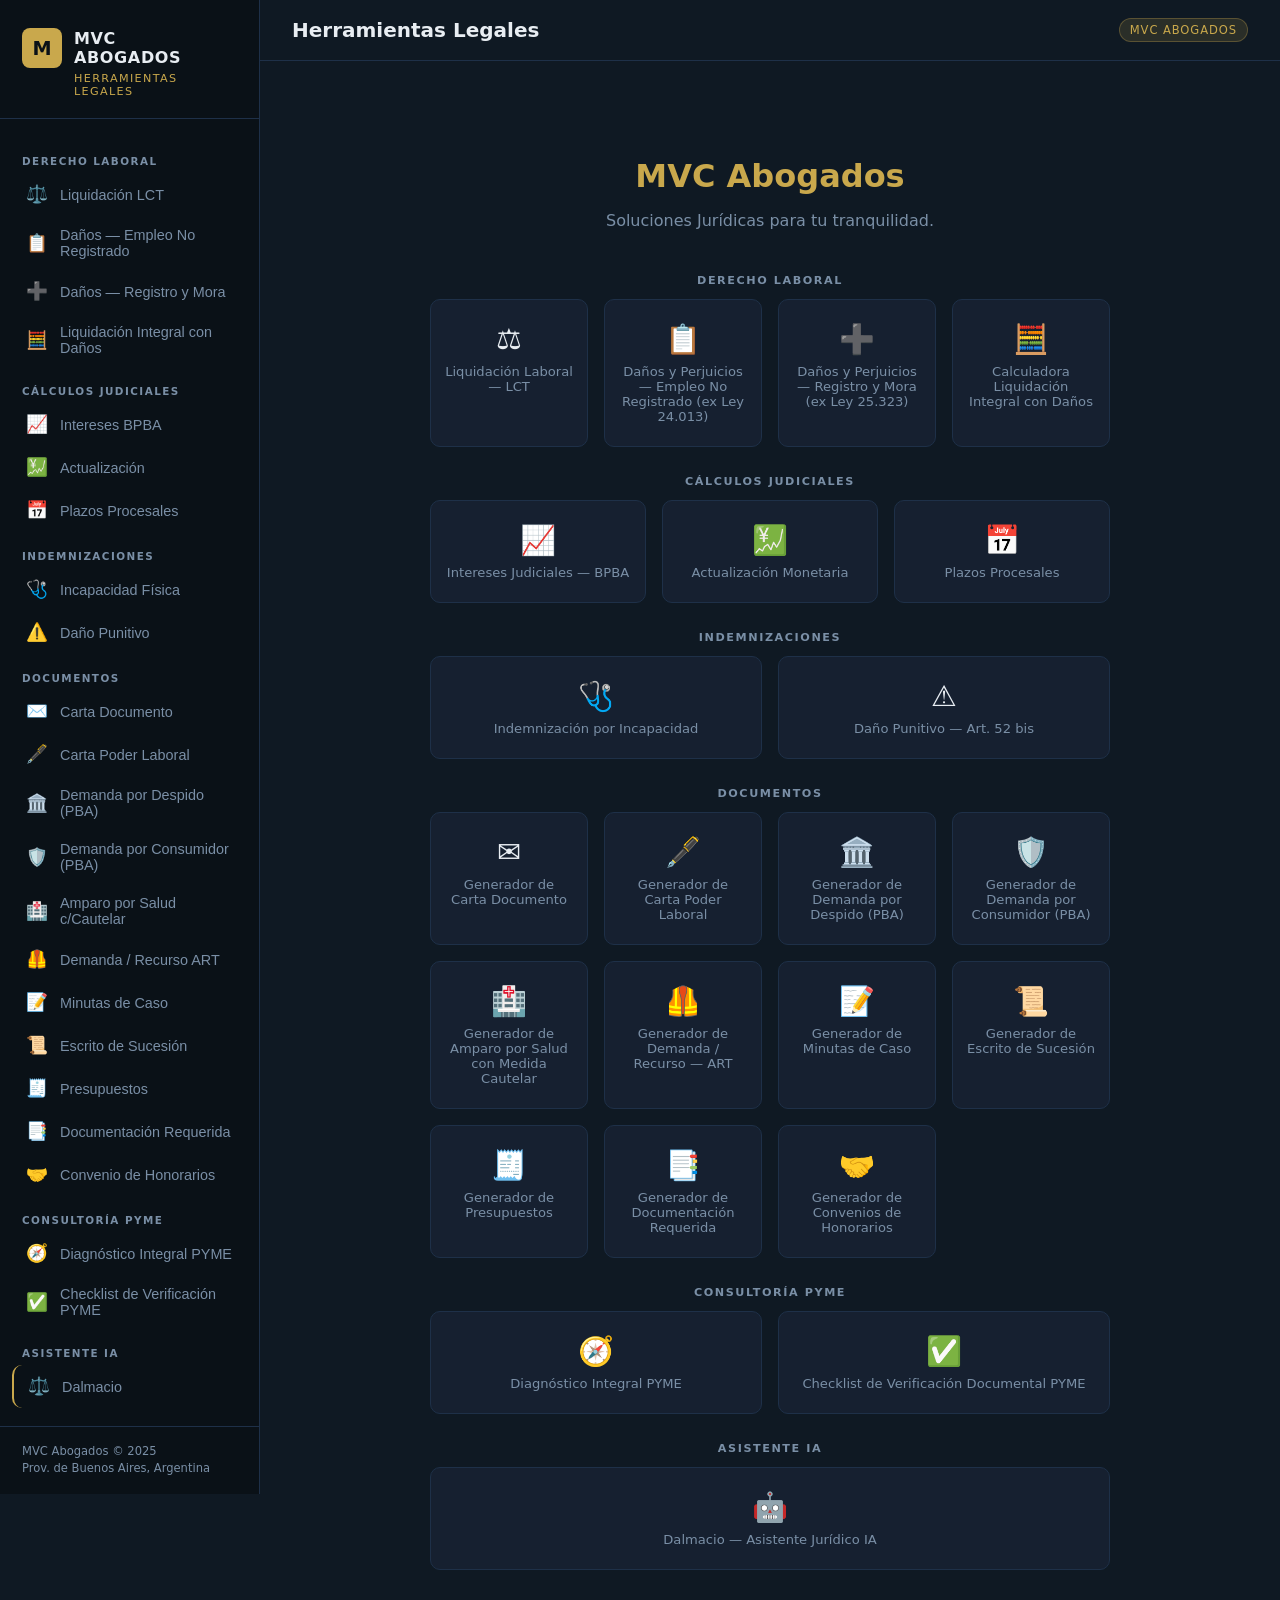
==== index.html @ 7cc062e3 "feat: nuevo Checklist de Verificacion Documental PYME - Nueva herramienta "Checklist de Verificacion" ====
<!DOCTYPE html>
<html lang="es">
<head>
  <meta charset="UTF-8">
  <meta name="viewport" content="width=device-width, initial-scale=1.0">
  <title>MVC Abogados — Soluciones Jurídicas para tu tranquilidad</title>
  <link rel="stylesheet" href="style.css">
</head>
<body>

<button id="menu-toggle" aria-label="Abrir menú">☰</button>

<aside id="sidebar" role="navigation" aria-label="Navegación principal">
  <div class="sidebar-brand">
    <a class="brand-logo" href="#" data-tool="home">
      <div class="brand-icon">M</div>
      <span class="brand-name">MVC<br>ABOGADOS</span>
    </a>
    <div class="brand-sub">Herramientas Legales</div>
  </div>

  <nav class="sidebar-nav">
    <div class="nav-label">Derecho Laboral</div>
    <button class="nav-item" data-tool="liquidacion">
      <span class="nav-icon">⚖️</span> Liquidación LCT
    </button>
    <button class="nav-item" data-tool="ley24013">
      <span class="nav-icon">📋</span> Daños — Empleo No Registrado
    </button>
    <button class="nav-item" data-tool="ley25323">
      <span class="nav-icon">➕</span> Daños — Registro y Mora
    </button>
    <button class="nav-item" data-tool="liquidacion-integral">
      <span class="nav-icon">🧮</span> Liquidación Integral con Daños
    </button>

    <div class="nav-label">Cálculos Judiciales</div>
    <button class="nav-item" data-tool="intereses">
      <span class="nav-icon">📈</span> Intereses BPBA
    </button>
    <button class="nav-item" data-tool="actualizacion">
      <span class="nav-icon">💹</span> Actualización
    </button>
    <button class="nav-item" data-tool="plazos">
      <span class="nav-icon">📅</span> Plazos Procesales
    </button>

    <div class="nav-label">Indemnizaciones</div>
    <button class="nav-item" data-tool="incapacidad">
      <span class="nav-icon">🩺</span> Incapacidad Física
    </button>
    <button class="nav-item" data-tool="danio-punitivo">
      <span class="nav-icon">⚠️</span> Daño Punitivo
    </button>

    <div class="nav-label">Documentos</div>
    <button class="nav-item" data-tool="carta-documento">
      <span class="nav-icon">✉️</span> Carta Documento
    </button>
    <button class="nav-item" data-tool="carta-poder-laboral">
      <span class="nav-icon">🖋️</span> Carta Poder Laboral
    </button>
    <button class="nav-item" data-tool="demanda-despido">
      <span class="nav-icon">🏛️</span> Demanda por Despido (PBA)
    </button>
    <button class="nav-item" data-tool="demanda-consumidor">
      <span class="nav-icon">🛡️</span> Demanda por Consumidor (PBA)
    </button>
    <button class="nav-item" data-tool="amparo-salud">
      <span class="nav-icon">🏥</span> Amparo por Salud c/Cautelar
    </button>
    <button class="nav-item" data-tool="demanda-art">
      <span class="nav-icon">🦺</span> Demanda / Recurso ART
    </button>
    <button class="nav-item" data-tool="minutas">
      <span class="nav-icon">📝</span> Minutas de Caso
    </button>
    <button class="nav-item" data-tool="escrito-sucesion">
      <span class="nav-icon">📜</span> Escrito de Sucesión
    </button>
    <button class="nav-item" data-tool="presupuestos">
      <span class="nav-icon">🧾</span> Presupuestos
    </button>
    <button class="nav-item" data-tool="documentacion">
      <span class="nav-icon">📑</span> Documentación Requerida
    </button>
    <button class="nav-item" data-tool="convenio-honorarios">
      <span class="nav-icon">🤝</span> Convenio de Honorarios
    </button>

    <div class="nav-label">Consultoría PYME</div>
    <button class="nav-item" data-tool="diagnostico-pyme">
      <span class="nav-icon">🧭</span> Diagnóstico Integral PYME
    </button>
    <button class="nav-item" data-tool="checklist-pyme">
      <span class="nav-icon">✅</span> Checklist de Verificación PYME
    </button>

    <div class="nav-label">Asistente IA</div>
    <button class="nav-item" data-tool="dalmacio" style="border-left:2px solid #c9a84c;">
      <span class="nav-icon">⚖️</span> Dalmacio
    </button>
  </nav>

  <div class="sidebar-footer">
    MVC Abogados &copy; 2025<br>
    Prov. de Buenos Aires, Argentina
  </div>
</aside>

<div id="main">
  <header class="topbar">
    <div class="topbar-title" id="topbar-title">Herramientas Legales</div>
    <div class="topbar-badge">MVC Abogados</div>
  </header>
  <div id="tool-container"></div>
</div>

<script type="module">
  const TOOLS = {
    liquidacion:      { label: 'Liquidación Laboral — LCT',          load: () => import('./tools/liquidacion.js').then(m => m.initLiquidacion) },
    ley24013:         { label: 'Daños y Perjuicios — Empleo No Registrado (ex Ley 24.013)', load: () => import('./tools/ley24013.js').then(m => m.initLey24013) },
    ley25323:         { label: 'Daños y Perjuicios — Registro y Mora (ex Ley 25.323)',       load: () => import('./tools/ley25323.js').then(m => m.initLey25323) },
    'liquidacion-integral': { label: 'Calculadora Liquidación Integral con Daños', load: () => import('./tools/liquidacion-integral.js').then(m => m.initLiquidacionIntegral) },
    intereses:        { label: 'Intereses Judiciales — BPBA',        load: () => import('./tools/intereses.js').then(m => m.initIntereses) },
    actualizacion:    { label: 'Actualización Monetaria',            load: () => import('./tools/actualizacion.js').then(m => m.initActualizacion) },
    plazos:           { label: 'Plazos Procesales',                  load: () => import('./tools/plazos.js').then(m => m.initPlazos) },
    incapacidad:      { label: 'Indemnización por Incapacidad',       load: () => import('./tools/incapacidad.js').then(m => m.initIncapacidad) },
    'danio-punitivo': { label: 'Daño Punitivo — Art. 52 bis',        load: () => import('./tools/danio-punitivo.js').then(m => m.initDanioPunitivo) },
    'carta-documento':{ label: 'Generador de Carta Documento',       load: () => import('./tools/carta-documento.js').then(m => m.initCartaDocumento) },
    'carta-poder-laboral': { label: 'Generador de Carta Poder Laboral', load: () => import('./tools/carta-poder-laboral.js').then(m => m.initCartaPoderLaboral) },
    'demanda-despido': { label: 'Generador de Demanda por Despido (PBA)', load: () => import('./tools/demanda-despido.js').then(m => m.initDemandaDespido) },
    'demanda-consumidor': { label: 'Generador de Demanda por Consumidor (PBA)', load: () => import('./tools/demanda-consumidor.js').then(m => m.initDemandaConsumidor) },
    'amparo-salud':   { label: 'Generador de Amparo por Salud con Medida Cautelar', load: () => import('./tools/amparo-salud.js').then(m => m.initAmparoSalud) },
    'demanda-art':    { label: 'Generador de Demanda / Recurso — ART', load: () => import('./tools/demanda-art.js').then(m => m.initDemandaArt) },
    minutas:          { label: 'Generador de Minutas de Caso',        load: () => import('./tools/minutas.js').then(m => m.initMinutas) },
    'escrito-sucesion': { label: 'Generador de Escrito de Sucesión',  load: () => import('./tools/escrito-sucesion.js').then(m => m.initEscritoSucesion) },
    presupuestos:     { label: 'Generador de Presupuestos',          load: () => import('./tools/presupuestos.js').then(m => m.initPresupuestos) },
    documentacion:    { label: 'Generador de Documentación Requerida', load: () => import('./tools/documentacion.js').then(m => m.initDocumentacion) },
    'convenio-honorarios': { label: 'Generador de Convenios de Honorarios', load: () => import('./tools/convenio-honorarios.js').then(m => m.initConvenioHonorarios) },
    'diagnostico-pyme': { label: 'Diagnóstico Integral PYME',          load: () => import('./tools/diagnostico-pyme.js').then(m => m.initDiagnosticoPyme) },
    'checklist-pyme': { label: 'Checklist de Verificación Documental PYME', load: () => import('./tools/checklist-pyme.js').then(m => m.initChecklistPyme) },
    dalmacio:         { label: 'Dalmacio — Asistente Jurídico IA',   load: () => import('./tools/dalmacio.js').then(m => m.initDalmacio) },
  };

  const ICONS = {
    liquidacion:'⚖️', ley24013:'📋', ley25323:'➕', 'liquidacion-integral':'🧮',
    intereses:'📈', actualizacion:'💹', plazos:'📅',
    incapacidad:'🩺', 'danio-punitivo':'⚠️', 'carta-documento':'✉️',
    'carta-poder-laboral':'🖋️', 'demanda-despido':'🏛️', 'demanda-consumidor':'🛡️',
    'amparo-salud':'🏥', 'demanda-art':'🦺', minutas:'📝',
    'escrito-sucesion':'📜',
    presupuestos:'🧾', documentacion:'📑',
    'convenio-honorarios':'🤝',
    'diagnostico-pyme':'🧭',
    'checklist-pyme':'✅',
    dalmacio:'🤖'
  };

  const CATS = {
    'Derecho Laboral':    ['liquidacion','ley24013','ley25323','liquidacion-integral'],
    'Cálculos Judiciales':['intereses','actualizacion','plazos'],
    'Indemnizaciones':    ['incapacidad','danio-punitivo'],
    'Documentos':         ['carta-documento','carta-poder-laboral','demanda-despido','demanda-consumidor','amparo-salud','demanda-art','minutas','escrito-sucesion','presupuestos','documentacion','convenio-honorarios'],
    'Consultoría PYME':   ['diagnostico-pyme','checklist-pyme'],
    'Asistente IA':       ['dalmacio'],
  };

  let currentTool = null, cleanupFn = null;
  const container   = document.getElementById('tool-container');
  const topbarTitle = document.getElementById('topbar-title');
  const sidebar     = document.getElementById('sidebar');

  function showWelcome(updateHash = true) {
    if (typeof cleanupFn === 'function') { cleanupFn(); cleanupFn = null; }
    currentTool = null;

    const sections = Object.entries(CATS).map(([cat, keys]) => {
      const cards = keys.map(key => `
        <div class="welcome-card" data-tool="${key}">
          <div class="wc-icon">${ICONS[key]}</div>
          <div class="wc-name">${TOOLS[key].label}</div>
        </div>`).join('');
      return `
        <div style="margin-bottom:28px;">
          <div style="font-size:0.7rem;font-weight:700;letter-spacing:0.14em;text-transform:uppercase;color:var(--color-muted);margin-bottom:12px;">${cat}</div>
          <div class="welcome-grid">${cards}</div>
        </div>`;
    }).join('');

    container.innerHTML = `
      <div class="welcome-screen">
        <h1>MVC Abogados</h1>
        <p>Soluciones Jurídicas para tu tranquilidad.</p>
        ${sections}
      </div>`;

    container.querySelectorAll('.welcome-card').forEach(c =>
      c.addEventListener('click', () => loadTool(c.dataset.tool)));

    topbarTitle.textContent = 'Herramientas Legales';
    setActive(null);

    if (updateHash && location.hash) history.replaceState(null, '', location.pathname + location.search);
  }

  async function loadTool(key, updateHash = true) {
    if (!TOOLS[key]) { showWelcome(); return; }
    if (key === currentTool) return;
    if (typeof cleanupFn === 'function') { cleanupFn(); cleanupFn = null; }
    currentTool = key;
    setActive(key);
    topbarTitle.textContent = TOOLS[key].label;

    if (updateHash && location.hash.slice(1) !== key) location.hash = key;

    container.innerHTML = '<div style="padding:40px;text-align:center;color:var(--color-muted);">Cargando...</div>';

    try {
      const fn = await TOOLS[key].load();
      container.innerHTML = '';
      container.style.animation = 'none';
      void container.offsetHeight;
      container.style.animation = '';
      const r = fn(container);
      if (typeof r === 'function') cleanupFn = r;
    } catch(err) {
      container.innerHTML = `<div class="tool-card"><h2>⚠ Error al cargar</h2>
        <p style="color:var(--color-muted);margin-top:8px;">${err.message}</p></div>`;
    }

    sidebar.classList.remove('open');
  }

  // Enlaces directos: permite abrir una herramienta puntual vía URL
  // (ej. https://herramientas.mvcabogados.com.ar/#carta-documento)
  function applyHash() {
    const key = decodeURIComponent(location.hash.slice(1));
    if (key && key !== 'home' && TOOLS[key]) {
      loadTool(key, false);
    } else {
      showWelcome(false);
    }
  }
  window.addEventListener('hashchange', applyHash);

  function setActive(key) {
    document.querySelectorAll('.nav-item[data-tool]').forEach(b =>
      b.classList.toggle('active', b.dataset.tool === key));
  }

  document.querySelectorAll('[data-tool]').forEach(el =>
    el.addEventListener('click', () => {
      const t = el.dataset.tool;
      t === 'home' ? showWelcome() : loadTool(t);
    }));

  document.getElementById('menu-toggle').addEventListener('click', () =>
    sidebar.classList.toggle('open'));

  document.getElementById('main').addEventListener('click', () => {
    if (window.innerWidth <= 768) sidebar.classList.remove('open');
  });

  applyHash();
</script>
</body>
</html>
---- style.css ----
/* ============================================================
   MVC ABOGADOS — Dashboard Herramientas
   style.css
   ============================================================ */

/* ── Variables ─────────────────────────────────────────────── */
:root {
  --sidebar-w: 260px;
  --color-bg: #0f1923;
  --color-sidebar: #0a1117;
  --color-card: #162030;
  --color-border: #1e3048;
  --color-accent: #c9a84c;
  --color-accent-hover: #e2c06a;
  --color-text: #e8edf2;
  --color-muted: #7a8fa6;
  --color-input-bg: #0f1923;
  --color-input-border: #253c55;
  --color-success: #2ecc71;
  --color-danger: #e74c3c;
  --radius: 10px;
  --shadow: 0 4px 24px rgba(0, 0, 0, 0.45);
  --transition: 0.22s ease;
}

/* ── Reset & Base ────────────────────────────────────────────── */
*, *::before, *::after { box-sizing: border-box; margin: 0; padding: 0; }

html { font-size: 16px; scroll-behavior: smooth; }

body {
  font-family: 'Segoe UI', system-ui, sans-serif;
  background: var(--color-bg);
  color: var(--color-text);
  display: flex;
  min-height: 100vh;
  overflow-x: hidden;
}

/* ── Sidebar ─────────────────────────────────────────────────── */
#sidebar {
  width: var(--sidebar-w);
  min-height: 100vh;
  background: var(--color-sidebar);
  border-right: 1px solid var(--color-border);
  display: flex;
  flex-direction: column;
  position: fixed;
  top: 0; left: 0;
  z-index: 100;
  transition: transform var(--transition);
}

.sidebar-brand {
  padding: 28px 22px 20px;
  border-bottom: 1px solid var(--color-border);
}

.brand-logo {
  display: flex;
  align-items: center;
  gap: 12px;
  text-decoration: none;
  margin-bottom: 4px;
}

.brand-icon {
  width: 40px; height: 40px;
  background: var(--color-accent);
  border-radius: 8px;
  display: grid;
  place-items: center;
  font-size: 1.2rem;
  color: #0a1117;
  font-weight: 900;
  flex-shrink: 0;
}

.brand-name {
  font-size: 1rem;
  font-weight: 700;
  color: var(--color-text);
  letter-spacing: 0.04em;
  line-height: 1.2;
}

.brand-sub {
  font-size: 0.7rem;
  color: var(--color-accent);
  letter-spacing: 0.12em;
  text-transform: uppercase;
  padding-left: 52px;
}

/* nav */
.sidebar-nav {
  flex: 1;
  padding: 18px 12px;
  overflow-y: auto;
}

.nav-label {
  font-size: 0.65rem;
  font-weight: 700;
  letter-spacing: 0.14em;
  text-transform: uppercase;
  color: var(--color-muted);
  padding: 8px 10px 6px;
  margin-top: 10px;
}

.nav-item {
  display: flex;
  align-items: center;
  gap: 12px;
  padding: 11px 14px;
  border-radius: var(--radius);
  cursor: pointer;
  color: var(--color-muted);
  font-size: 0.9rem;
  font-weight: 500;
  transition: background var(--transition), color var(--transition);
  user-select: none;
  border: none;
  background: none;
  width: 100%;
  text-align: left;
}

.nav-item:hover {
  background: rgba(201, 168, 76, 0.08);
  color: var(--color-text);
}

.nav-item.active {
  background: rgba(201, 168, 76, 0.14);
  color: var(--color-accent);
  font-weight: 600;
}

.nav-item .nav-icon {
  font-size: 1.1rem;
  width: 22px;
  text-align: center;
  flex-shrink: 0;
}

/* footer sidebar */
.sidebar-footer {
  padding: 16px 22px;
  border-top: 1px solid var(--color-border);
  font-size: 0.72rem;
  color: var(--color-muted);
  line-height: 1.5;
}

/* ── Toggle button (mobile) ──────────────────────────────────── */
#menu-toggle {
  display: none;
  position: fixed;
  top: 14px; left: 14px;
  z-index: 200;
  background: var(--color-accent);
  color: #0a1117;
  border: none;
  border-radius: 8px;
  width: 42px; height: 42px;
  font-size: 1.2rem;
  cursor: pointer;
}

/* ── Main content ────────────────────────────────────────────── */
#main {
  margin-left: var(--sidebar-w);
  flex: 1;
  display: flex;
  flex-direction: column;
  min-height: 100vh;
}

.topbar {
  display: flex;
  align-items: center;
  justify-content: space-between;
  padding: 18px 32px;
  border-bottom: 1px solid var(--color-border);
  background: var(--color-bg);
  position: sticky;
  top: 0;
  z-index: 50;
}

.topbar-title {
  font-size: 1.25rem;
  font-weight: 700;
  color: var(--color-text);
}

.topbar-badge {
  font-size: 0.72rem;
  background: rgba(201, 168, 76, 0.15);
  color: var(--color-accent);
  border: 1px solid rgba(201, 168, 76, 0.3);
  padding: 4px 10px;
  border-radius: 20px;
  letter-spacing: 0.08em;
  text-transform: uppercase;
}

/* ── Tool container ──────────────────────────────────────────── */
#tool-container {
  flex: 1;
  padding: 36px 32px;
  max-width: 860px;
  width: 100%;
  margin: 0 auto;
  animation: fadeIn 0.3s ease;
}

@keyframes fadeIn {
  from { opacity: 0; transform: translateY(10px); }
  to   { opacity: 1; transform: translateY(0); }
}

/* ── Welcome screen ──────────────────────────────────────────── */
.welcome-screen {
  text-align: center;
  padding: 60px 20px;
}

.welcome-screen h1 {
  font-size: 2rem;
  font-weight: 800;
  color: var(--color-accent);
  margin-bottom: 12px;
}

.welcome-screen p {
  color: var(--color-muted);
  font-size: 1rem;
  max-width: 460px;
  margin: 0 auto 40px;
  line-height: 1.7;
}

.welcome-grid {
  display: grid;
  grid-template-columns: repeat(auto-fit, minmax(150px, 1fr));
  gap: 16px;
  max-width: 680px;
  margin: 0 auto;
}

.welcome-card {
  background: var(--color-card);
  border: 1px solid var(--color-border);
  border-radius: var(--radius);
  padding: 22px 14px;
  cursor: pointer;
  transition: border-color var(--transition), transform var(--transition);
  text-align: center;
}

.welcome-card:hover {
  border-color: var(--color-accent);
  transform: translateY(-3px);
}

.welcome-card .wc-icon { font-size: 1.8rem; margin-bottom: 8px; }
.welcome-card .wc-name { font-size: 0.82rem; color: var(--color-muted); }

/* ── Shared card / section ───────────────────────────────────── */
.tool-card {
  background: var(--color-card);
  border: 1px solid var(--color-border);
  border-radius: var(--radius);
  padding: 28px;
  margin-bottom: 20px;
  box-shadow: var(--shadow);
}

.tool-card h2 {
  font-size: 1.1rem;
  font-weight: 700;
  margin-bottom: 20px;
  color: var(--color-accent);
  display: flex;
  align-items: center;
  gap: 8px;
}

/* ── Form Controls ───────────────────────────────────────────── */
.form-row {
  display: flex;
  gap: 10px;
  flex-wrap: wrap;
  margin-bottom: 14px;
}

label {
  display: block;
  font-size: 0.8rem;
  color: var(--color-muted);
  margin-bottom: 5px;
  font-weight: 500;
}

input[type="text"],
input[type="number"],
select,
textarea {
  width: 100%;
  padding: 10px 14px;
  background: var(--color-input-bg);
  border: 1px solid var(--color-input-border);
  border-radius: 8px;
  color: var(--color-text);
  font-size: 0.9rem;
  outline: none;
  transition: border-color var(--transition);
  font-family: inherit;
}

input[type="text"]:focus,
input[type="number"]:focus,
select:focus,
textarea:focus {
  border-color: var(--color-accent);
}

input[type="number"]::-webkit-inner-spin-button { opacity: 0.4; }

input.error { border-color: var(--color-danger) !important; }

.field-group { flex: 1; min-width: 120px; }

/* range */
input[type="range"] {
  width: 100%;
  accent-color: var(--color-accent);
  cursor: pointer;
}

/* checkbox row */
.check-row {
  display: flex;
  align-items: center;
  gap: 8px;
  margin-bottom: 10px;
}

.check-row input[type="checkbox"] {
  width: 16px; height: 16px;
  accent-color: var(--color-accent);
  cursor: pointer;
}

.check-row label { margin: 0; color: var(--color-text); font-size: 0.88rem; cursor: pointer; }

/* ── Buttons ─────────────────────────────────────────────────── */
.btn {
  padding: 10px 22px;
  border: none;
  border-radius: 8px;
  font-size: 0.88rem;
  font-weight: 600;
  cursor: pointer;
  transition: background var(--transition), transform 0.1s;
  font-family: inherit;
}

.btn:active { transform: scale(0.97); }

.btn-primary {
  background: var(--color-accent);
  color: #0a1117;
}

.btn-primary:hover { background: var(--color-accent-hover); }

.btn-ghost {
  background: transparent;
  border: 1px solid var(--color-input-border);
  color: var(--color-muted);
}

.btn-ghost:hover {
  border-color: var(--color-accent);
  color: var(--color-accent);
}

.btn-danger {
  background: rgba(231, 76, 60, 0.15);
  color: var(--color-danger);
  border: 1px solid rgba(231, 76, 60, 0.3);
}

.btn-danger:hover { background: rgba(231, 76, 60, 0.28); }

.btn-success {
  background: rgba(46, 204, 113, 0.15);
  color: var(--color-success);
  border: 1px solid rgba(46, 204, 113, 0.3);
}

.btn-success:hover { background: rgba(46, 204, 113, 0.28); }

.btn-row {
  display: flex;
  gap: 10px;
  flex-wrap: wrap;
  margin-top: 14px;
}

/* ── Display / result box ────────────────────────────────────── */
.display-box {
  background: var(--color-bg);
  border: 1px solid var(--color-input-border);
  border-radius: 8px;
  padding: 14px 18px;
  font-size: 1rem;
  color: var(--color-text);
  word-break: normal;
  overflow-wrap: break-word;
  hyphens: auto;
  min-height: 48px;
}

.display-box.large {
  font-size: 1.9rem;
  font-weight: 700;
  text-align: right;
  letter-spacing: 0.02em;
}

/* ── Calculator grid ─────────────────────────────────────────── */
.calc-display-wrap { margin-bottom: 16px; }

.calc-expr {
  font-size: 0.82rem;
  color: var(--color-muted);
  text-align: right;
  min-height: 20px;
  margin-bottom: 4px;
  font-family: monospace;
}

.calc-grid {
  display: grid;
  grid-template-columns: repeat(4, 1fr);
  gap: 8px;
}

.calc-btn {
  padding: 16px;
  border: none;
  border-radius: 8px;
  font-size: 1rem;
  font-weight: 600;
  cursor: pointer;
  background: var(--color-bg);
  color: var(--color-text);
  border: 1px solid var(--color-input-border);
  transition: background var(--transition), color var(--transition);
  font-family: inherit;
}

.calc-btn:hover { background: var(--color-input-border); }
.calc-btn:active { transform: scale(0.95); }

.calc-btn.op {
  background: rgba(201, 168, 76, 0.1);
  color: var(--color-accent);
  border-color: rgba(201, 168, 76, 0.2);
}

.calc-btn.op:hover { background: rgba(201, 168, 76, 0.22); }

.calc-btn.eq {
  background: var(--color-accent);
  color: #0a1117;
  border-color: var(--color-accent);
}

.calc-btn.eq:hover { background: var(--color-accent-hover); }

.calc-btn.clear {
  background: rgba(231, 76, 60, 0.12);
  color: var(--color-danger);
  border-color: rgba(231, 76, 60, 0.25);
}

.calc-btn.clear:hover { background: rgba(231, 76, 60, 0.25); }

.calc-btn.span2 { grid-column: span 2; }

/* ── Stopwatch display ───────────────────────────────────────── */
.stopwatch-display {
  text-align: center;
  font-size: 3.5rem;
  font-weight: 800;
  font-family: 'Courier New', monospace;
  color: var(--color-accent);
  letter-spacing: 0.05em;
  padding: 24px 0 18px;
}

.stopwatch-ms {
  font-size: 1.6rem;
  color: var(--color-muted);
}

/* ── Password output ─────────────────────────────────────────── */
.password-output {
  display: flex;
  gap: 10px;
  align-items: center;
}

.password-output .display-box {
  flex: 1;
  font-family: monospace;
  font-size: 1rem;
  letter-spacing: 0.08em;
}

.strength-bar-wrap {
  margin-top: 10px;
  display: flex;
  align-items: center;
  gap: 10px;
}

.strength-bar-bg {
  flex: 1;
  height: 6px;
  background: var(--color-input-border);
  border-radius: 3px;
  overflow: hidden;
}

.strength-bar {
  height: 100%;
  border-radius: 3px;
  transition: width 0.4s, background 0.4s;
}

.strength-label {
  font-size: 0.78rem;
  font-weight: 600;
  min-width: 60px;
  text-align: right;
}

/* ── Text utilities ──────────────────────────────────────────── */
textarea { resize: vertical; }

.stats-row {
  display: flex;
  gap: 12px;
  flex-wrap: wrap;
  margin-bottom: 14px;
}

.stat-chip {
  background: var(--color-bg);
  border: 1px solid var(--color-input-border);
  border-radius: 20px;
  padding: 5px 14px;
  font-size: 0.8rem;
  color: var(--color-muted);
}

.stat-chip span { color: var(--color-accent); font-weight: 700; }

/* ── Converter result ────────────────────────────────────────── */
.conv-result {
  font-size: 1.3rem;
  font-weight: 700;
  color: var(--color-success);
  padding: 14px 0 4px;
}

/* ── Scrollbar ───────────────────────────────────────────────── */
::-webkit-scrollbar { width: 6px; }
::-webkit-scrollbar-track { background: transparent; }
::-webkit-scrollbar-thumb { background: var(--color-border); border-radius: 3px; }
::-webkit-scrollbar-thumb:hover { background: var(--color-muted); }

/* ── Responsive ──────────────────────────────────────────────── */
@media (max-width: 768px) {
  #sidebar {
    transform: translateX(-100%);
  }

  #sidebar.open {
    transform: translateX(0);
  }

  #menu-toggle { display: grid; place-items: center; }

  #main { margin-left: 0; }

  .topbar { padding: 14px 18px 14px 66px; }

  #tool-container { padding: 24px 18px; }

  .calc-btn { padding: 14px; font-size: 0.9rem; }

  .stopwatch-display { font-size: 2.6rem; }
}

@media (max-width: 480px) {
  .welcome-grid { grid-template-columns: repeat(2, 1fr); }
  .topbar-badge { display: none; }
}
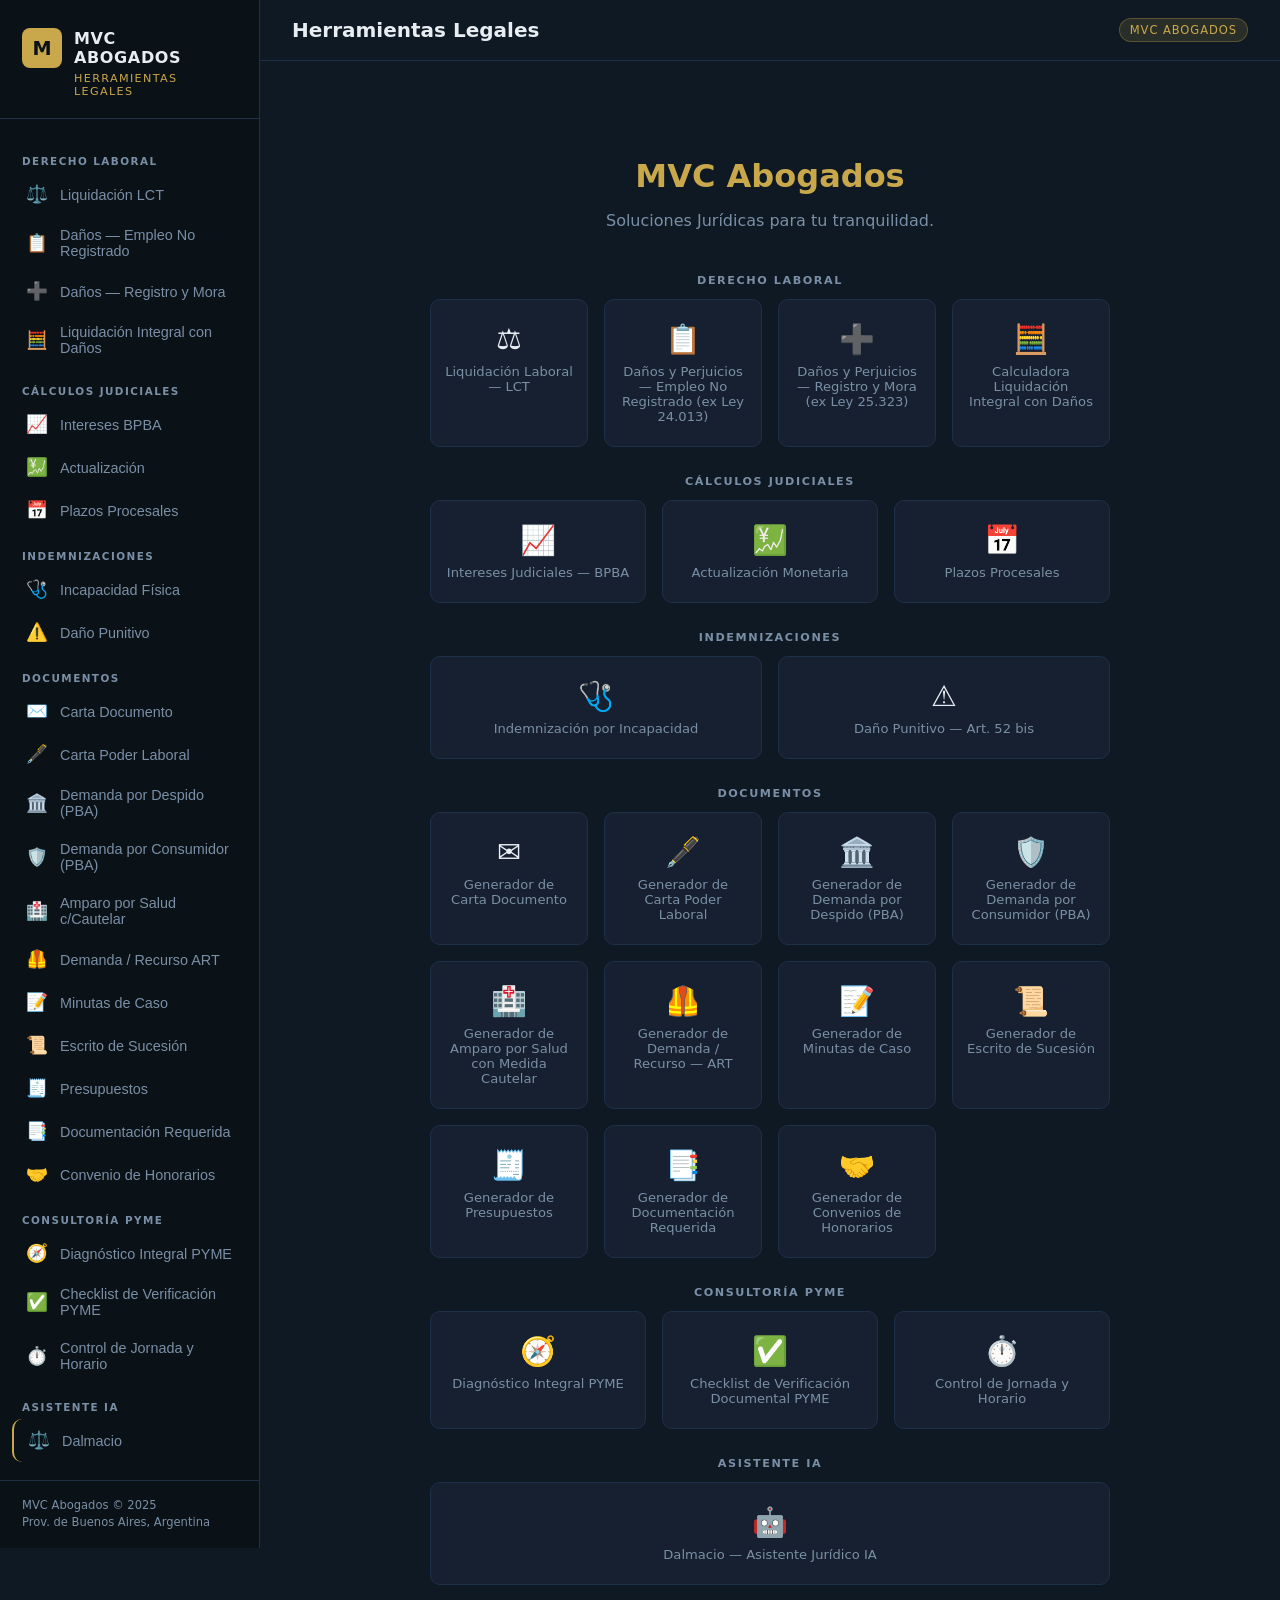
==== commit 7102243f: "feat: nuevo generador Control de Jornada y Horario (PYME) - Nueva herramienta "Control de Jornada y " ====
--- a/index.html
+++ b/index.html
@@ -94,6 +94,9 @@
     </button>
     <button class="nav-item" data-tool="checklist-pyme">
       <span class="nav-icon">✅</span> Checklist de Verificación PYME
+    </button>
+    <button class="nav-item" data-tool="control-jornada">
+      <span class="nav-icon">⏱️</span> Control de Jornada y Horario
     </button>
 
     <div class="nav-label">Asistente IA</div>
@@ -140,6 +143,7 @@
     'convenio-honorarios': { label: 'Generador de Convenios de Honorarios', load: () => import('./tools/convenio-honorarios.js').then(m => m.initConvenioHonorarios) },
     'diagnostico-pyme': { label: 'Diagnóstico Integral PYME',          load: () => import('./tools/diagnostico-pyme.js').then(m => m.initDiagnosticoPyme) },
     'checklist-pyme': { label: 'Checklist de Verificación Documental PYME', load: () => import('./tools/checklist-pyme.js').then(m => m.initChecklistPyme) },
+    'control-jornada': { label: 'Control de Jornada y Horario',          load: () => import('./tools/control-jornada.js').then(m => m.initControlJornada) },
     dalmacio:         { label: 'Dalmacio — Asistente Jurídico IA',   load: () => import('./tools/dalmacio.js').then(m => m.initDalmacio) },
   };
 
@@ -154,6 +158,7 @@
     'convenio-honorarios':'🤝',
     'diagnostico-pyme':'🧭',
     'checklist-pyme':'✅',
+    'control-jornada':'⏱️',
     dalmacio:'🤖'
   };
 
@@ -162,7 +167,7 @@
     'Cálculos Judiciales':['intereses','actualizacion','plazos'],
     'Indemnizaciones':    ['incapacidad','danio-punitivo'],
     'Documentos':         ['carta-documento','carta-poder-laboral','demanda-despido','demanda-consumidor','amparo-salud','demanda-art','minutas','escrito-sucesion','presupuestos','documentacion','convenio-honorarios'],
-    'Consultoría PYME':   ['diagnostico-pyme','checklist-pyme'],
+    'Consultoría PYME':   ['diagnostico-pyme','checklist-pyme','control-jornada'],
     'Asistente IA':       ['dalmacio'],
   };
 
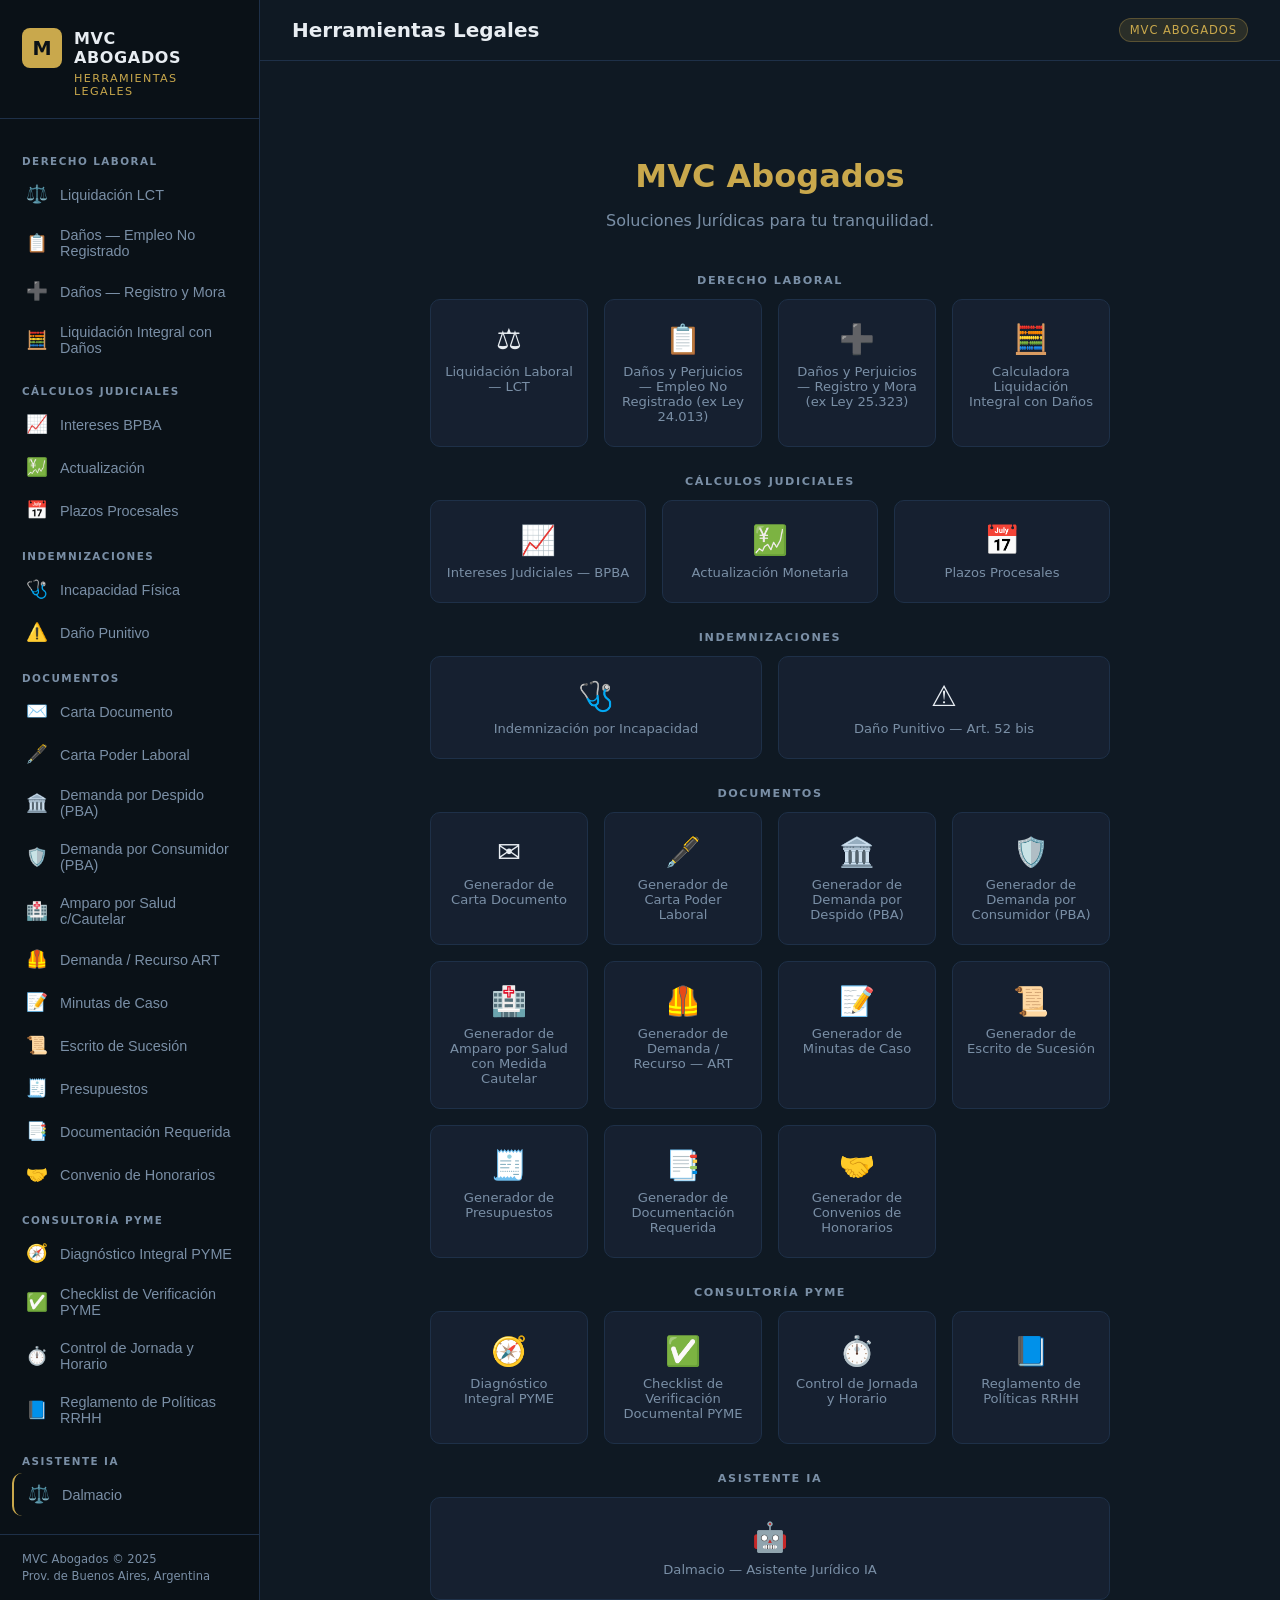
==== commit ad3969e4: "feat: nuevo generador Reglamento de Politicas RRHH (PYME) - Nueva herramienta "Reglamento de Politic" ====
--- a/index.html
+++ b/index.html
@@ -97,6 +97,9 @@
     </button>
     <button class="nav-item" data-tool="control-jornada">
       <span class="nav-icon">⏱️</span> Control de Jornada y Horario
+    </button>
+    <button class="nav-item" data-tool="politicas-rrhh">
+      <span class="nav-icon">📘</span> Reglamento de Políticas RRHH
     </button>
 
     <div class="nav-label">Asistente IA</div>
@@ -144,6 +147,7 @@
     'diagnostico-pyme': { label: 'Diagnóstico Integral PYME',          load: () => import('./tools/diagnostico-pyme.js').then(m => m.initDiagnosticoPyme) },
     'checklist-pyme': { label: 'Checklist de Verificación Documental PYME', load: () => import('./tools/checklist-pyme.js').then(m => m.initChecklistPyme) },
     'control-jornada': { label: 'Control de Jornada y Horario',          load: () => import('./tools/control-jornada.js').then(m => m.initControlJornada) },
+    'politicas-rrhh': { label: 'Reglamento de Políticas RRHH',          load: () => import('./tools/politicas-rrhh.js').then(m => m.initPoliticasRrhh) },
     dalmacio:         { label: 'Dalmacio — Asistente Jurídico IA',   load: () => import('./tools/dalmacio.js').then(m => m.initDalmacio) },
   };
 
@@ -159,6 +163,7 @@
     'diagnostico-pyme':'🧭',
     'checklist-pyme':'✅',
     'control-jornada':'⏱️',
+    'politicas-rrhh':'📘',
     dalmacio:'🤖'
   };
 
@@ -167,7 +172,7 @@
     'Cálculos Judiciales':['intereses','actualizacion','plazos'],
     'Indemnizaciones':    ['incapacidad','danio-punitivo'],
     'Documentos':         ['carta-documento','carta-poder-laboral','demanda-despido','demanda-consumidor','amparo-salud','demanda-art','minutas','escrito-sucesion','presupuestos','documentacion','convenio-honorarios'],
-    'Consultoría PYME':   ['diagnostico-pyme','checklist-pyme','control-jornada'],
+    'Consultoría PYME':   ['diagnostico-pyme','checklist-pyme','control-jornada','politicas-rrhh'],
     'Asistente IA':       ['dalmacio'],
   };
 
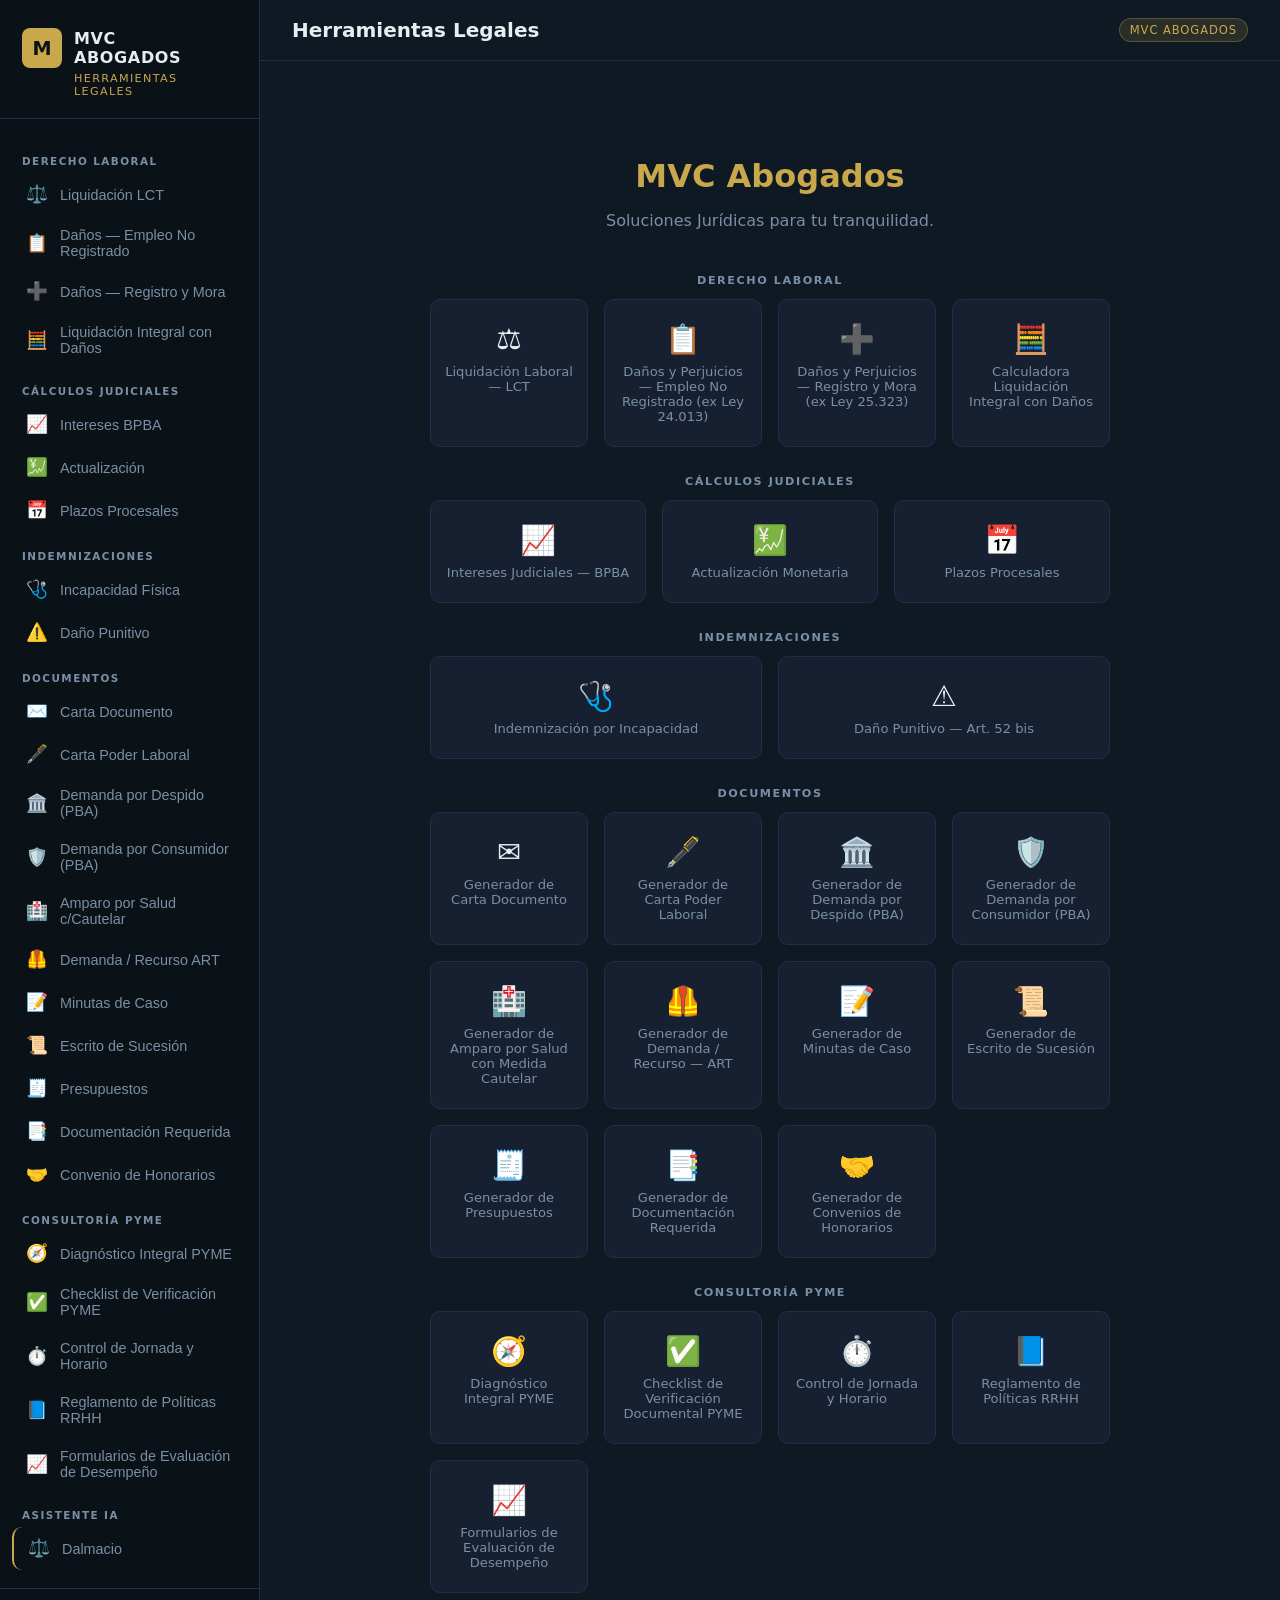
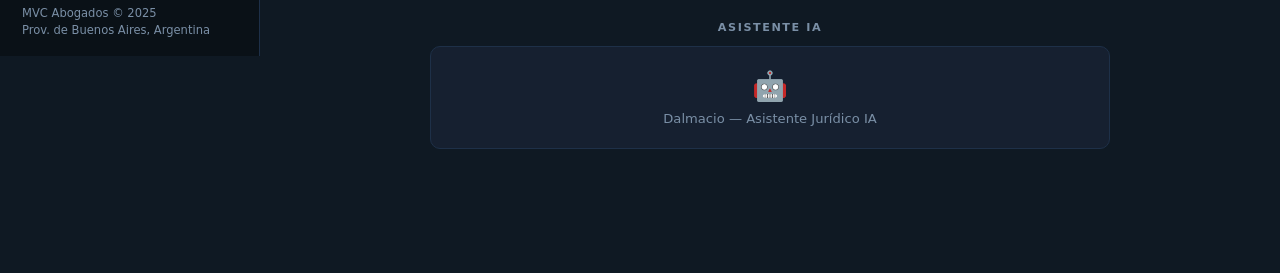
==== commit ddd7614c: "feat(formularios-evaluacion): nuevo generador de fichas de evaluacion de desempeno Agrega "Formulari" ====
--- a/index.html
+++ b/index.html
@@ -100,6 +100,9 @@
     </button>
     <button class="nav-item" data-tool="politicas-rrhh">
       <span class="nav-icon">📘</span> Reglamento de Políticas RRHH
+    </button>
+    <button class="nav-item" data-tool="formularios-evaluacion">
+      <span class="nav-icon">📈</span> Formularios de Evaluación de Desempeño
     </button>
 
     <div class="nav-label">Asistente IA</div>
@@ -148,6 +151,7 @@
     'checklist-pyme': { label: 'Checklist de Verificación Documental PYME', load: () => import('./tools/checklist-pyme.js').then(m => m.initChecklistPyme) },
     'control-jornada': { label: 'Control de Jornada y Horario',          load: () => import('./tools/control-jornada.js').then(m => m.initControlJornada) },
     'politicas-rrhh': { label: 'Reglamento de Políticas RRHH',          load: () => import('./tools/politicas-rrhh.js').then(m => m.initPoliticasRrhh) },
+    'formularios-evaluacion': { label: 'Formularios de Evaluación de Desempeño', load: () => import('./tools/formularios-evaluacion.js').then(m => m.initFormulariosEvaluacion) },
     dalmacio:         { label: 'Dalmacio — Asistente Jurídico IA',   load: () => import('./tools/dalmacio.js').then(m => m.initDalmacio) },
   };
 
@@ -164,6 +168,7 @@
     'checklist-pyme':'✅',
     'control-jornada':'⏱️',
     'politicas-rrhh':'📘',
+    'formularios-evaluacion':'📈',
     dalmacio:'🤖'
   };
 
@@ -172,7 +177,7 @@
     'Cálculos Judiciales':['intereses','actualizacion','plazos'],
     'Indemnizaciones':    ['incapacidad','danio-punitivo'],
     'Documentos':         ['carta-documento','carta-poder-laboral','demanda-despido','demanda-consumidor','amparo-salud','demanda-art','minutas','escrito-sucesion','presupuestos','documentacion','convenio-honorarios'],
-    'Consultoría PYME':   ['diagnostico-pyme','checklist-pyme','control-jornada','politicas-rrhh'],
+    'Consultoría PYME':   ['diagnostico-pyme','checklist-pyme','control-jornada','politicas-rrhh','formularios-evaluacion'],
     'Asistente IA':       ['dalmacio'],
   };
 
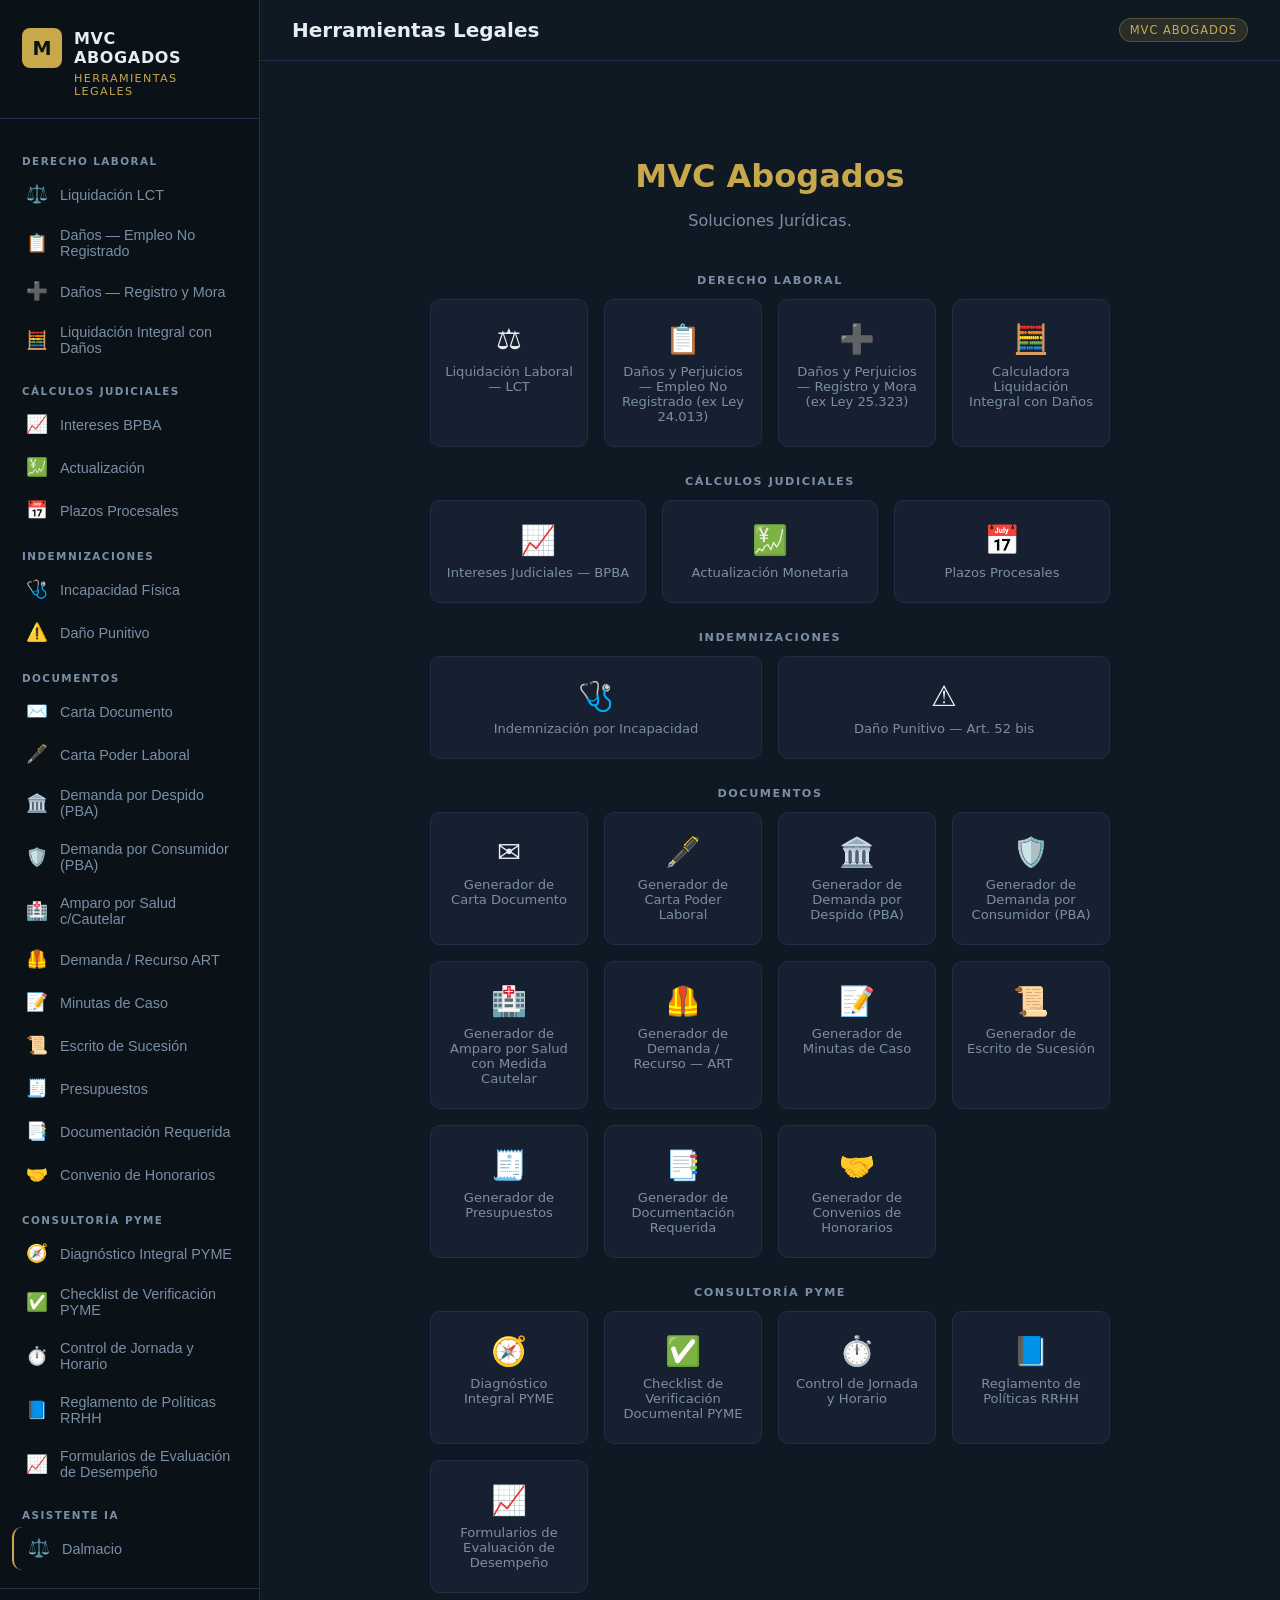
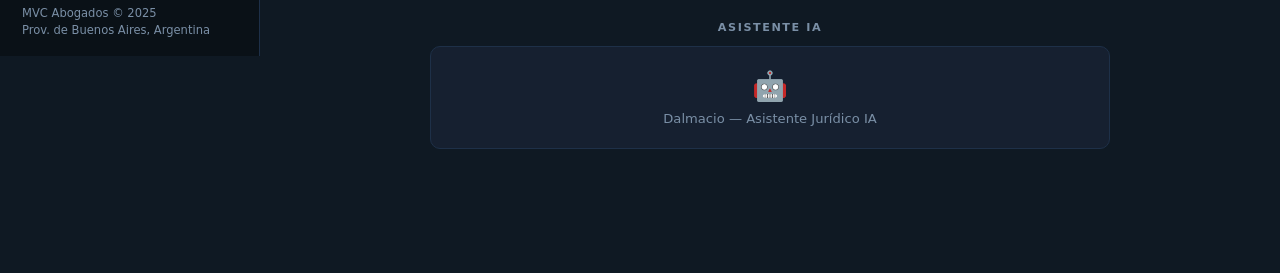
==== commit 819ff4f0: "Actualizar tagline a "Soluciones Jurídicas" Reemplaza "Soluciones Jurídicas para tu tranquilidad" po" ====
--- a/index.html
+++ b/index.html
@@ -3,7 +3,7 @@
 <head>
   <meta charset="UTF-8">
   <meta name="viewport" content="width=device-width, initial-scale=1.0">
-  <title>MVC Abogados — Soluciones Jurídicas para tu tranquilidad</title>
+  <title>MVC Abogados — Soluciones Jurídicas</title>
   <link rel="stylesheet" href="style.css">
 </head>
 <body>
@@ -206,7 +206,7 @@
     container.innerHTML = `
       <div class="welcome-screen">
         <h1>MVC Abogados</h1>
-        <p>Soluciones Jurídicas para tu tranquilidad.</p>
+        <p>Soluciones Jurídicas.</p>
         ${sections}
       </div>`;
 
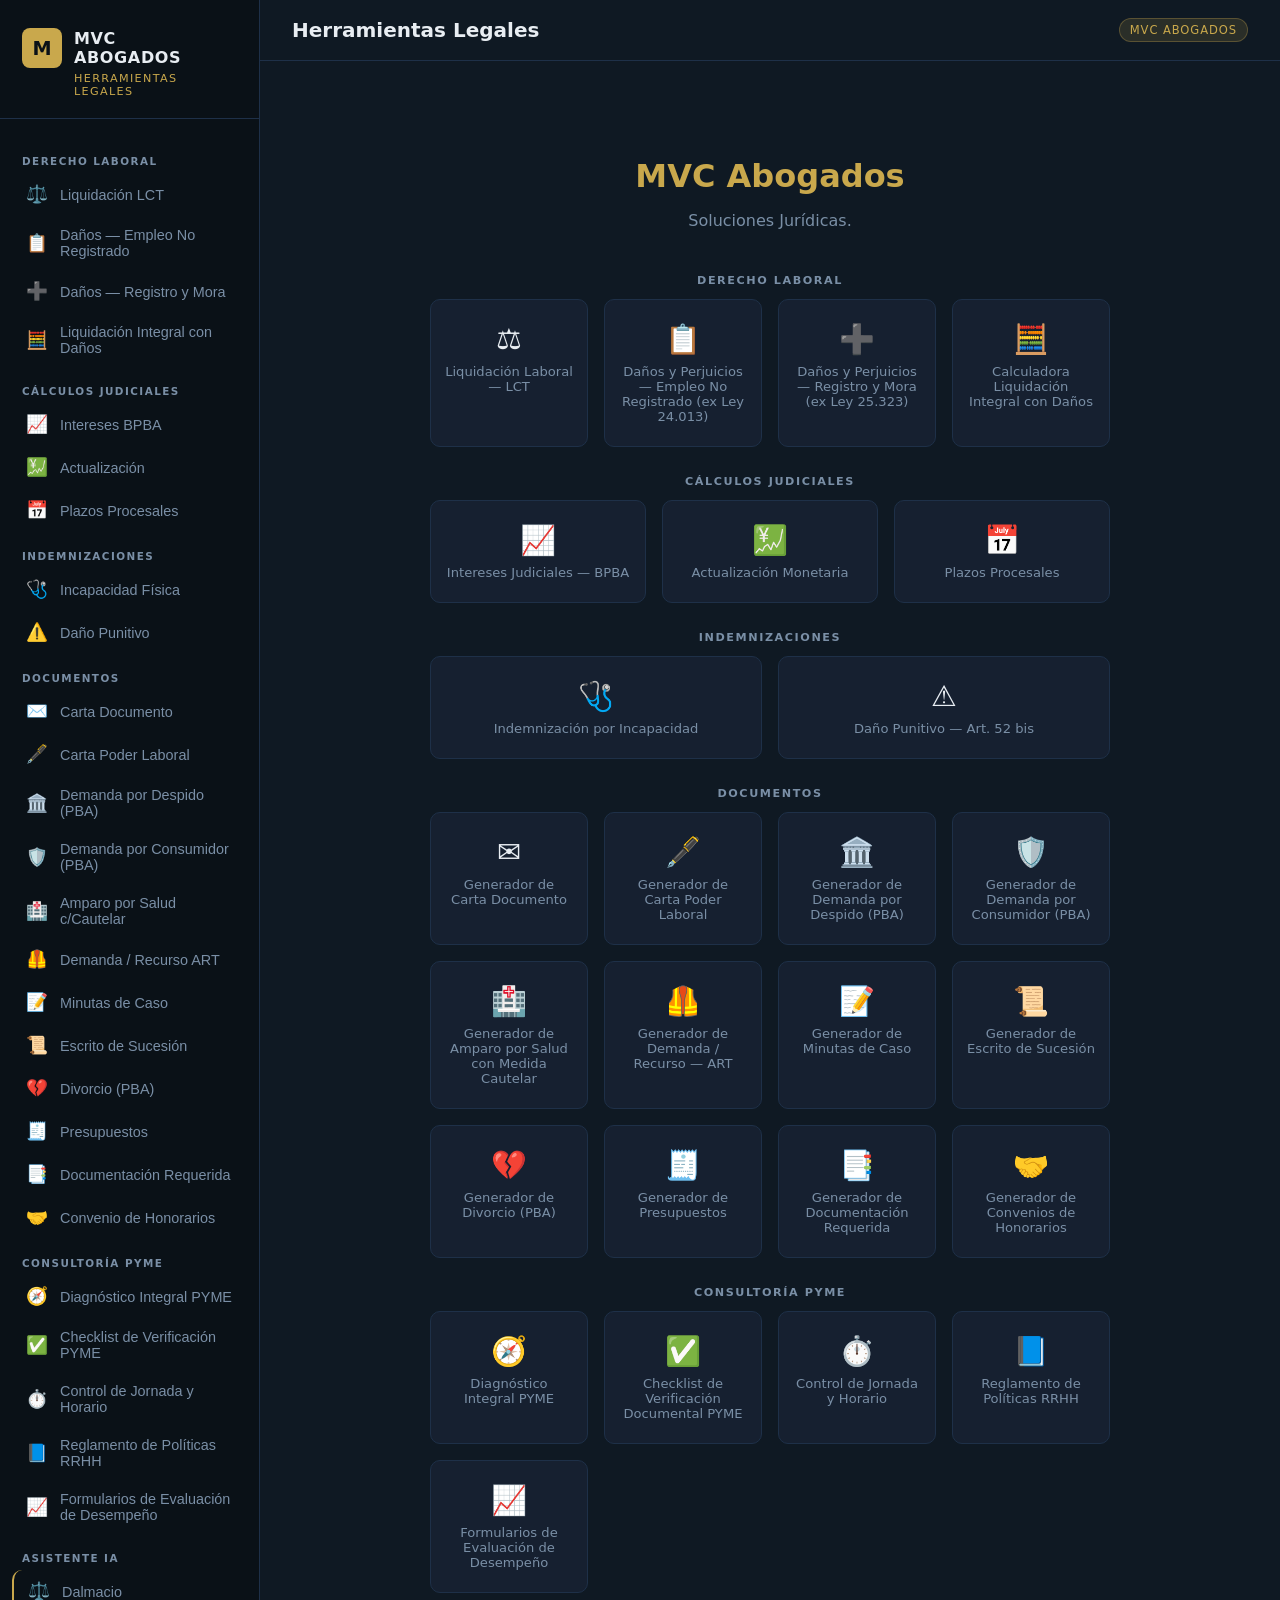
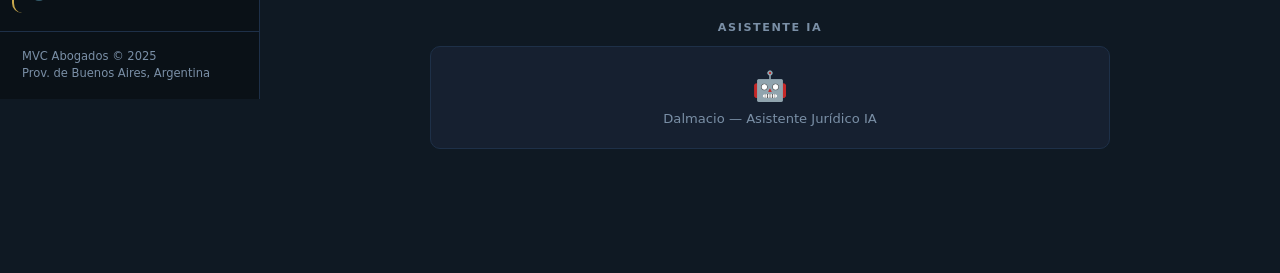
==== commit b2a0c9b9: "feat(divorcio): generador de escrito de divorcio PBA (conjunta/unilateral) e integraciones Agrega to" ====
--- a/index.html
+++ b/index.html
@@ -77,6 +77,9 @@
     </button>
     <button class="nav-item" data-tool="escrito-sucesion">
       <span class="nav-icon">📜</span> Escrito de Sucesión
+    </button>
+    <button class="nav-item" data-tool="divorcio">
+      <span class="nav-icon">💔</span> Divorcio (PBA)
     </button>
     <button class="nav-item" data-tool="presupuestos">
       <span class="nav-icon">🧾</span> Presupuestos
@@ -144,6 +147,7 @@
     'demanda-art':    { label: 'Generador de Demanda / Recurso — ART', load: () => import('./tools/demanda-art.js').then(m => m.initDemandaArt) },
     minutas:          { label: 'Generador de Minutas de Caso',        load: () => import('./tools/minutas.js').then(m => m.initMinutas) },
     'escrito-sucesion': { label: 'Generador de Escrito de Sucesión',  load: () => import('./tools/escrito-sucesion.js').then(m => m.initEscritoSucesion) },
+    divorcio:         { label: 'Generador de Divorcio (PBA)',        load: () => import('./tools/divorcio.js').then(m => m.initDivorcio) },
     presupuestos:     { label: 'Generador de Presupuestos',          load: () => import('./tools/presupuestos.js').then(m => m.initPresupuestos) },
     documentacion:    { label: 'Generador de Documentación Requerida', load: () => import('./tools/documentacion.js').then(m => m.initDocumentacion) },
     'convenio-honorarios': { label: 'Generador de Convenios de Honorarios', load: () => import('./tools/convenio-honorarios.js').then(m => m.initConvenioHonorarios) },
@@ -162,6 +166,7 @@
     'carta-poder-laboral':'🖋️', 'demanda-despido':'🏛️', 'demanda-consumidor':'🛡️',
     'amparo-salud':'🏥', 'demanda-art':'🦺', minutas:'📝',
     'escrito-sucesion':'📜',
+    divorcio:'💔',
     presupuestos:'🧾', documentacion:'📑',
     'convenio-honorarios':'🤝',
     'diagnostico-pyme':'🧭',
@@ -176,7 +181,7 @@
     'Derecho Laboral':    ['liquidacion','ley24013','ley25323','liquidacion-integral'],
     'Cálculos Judiciales':['intereses','actualizacion','plazos'],
     'Indemnizaciones':    ['incapacidad','danio-punitivo'],
-    'Documentos':         ['carta-documento','carta-poder-laboral','demanda-despido','demanda-consumidor','amparo-salud','demanda-art','minutas','escrito-sucesion','presupuestos','documentacion','convenio-honorarios'],
+    'Documentos':         ['carta-documento','carta-poder-laboral','demanda-despido','demanda-consumidor','amparo-salud','demanda-art','minutas','escrito-sucesion','divorcio','presupuestos','documentacion','convenio-honorarios'],
     'Consultoría PYME':   ['diagnostico-pyme','checklist-pyme','control-jornada','politicas-rrhh','formularios-evaluacion'],
     'Asistente IA':       ['dalmacio'],
   };
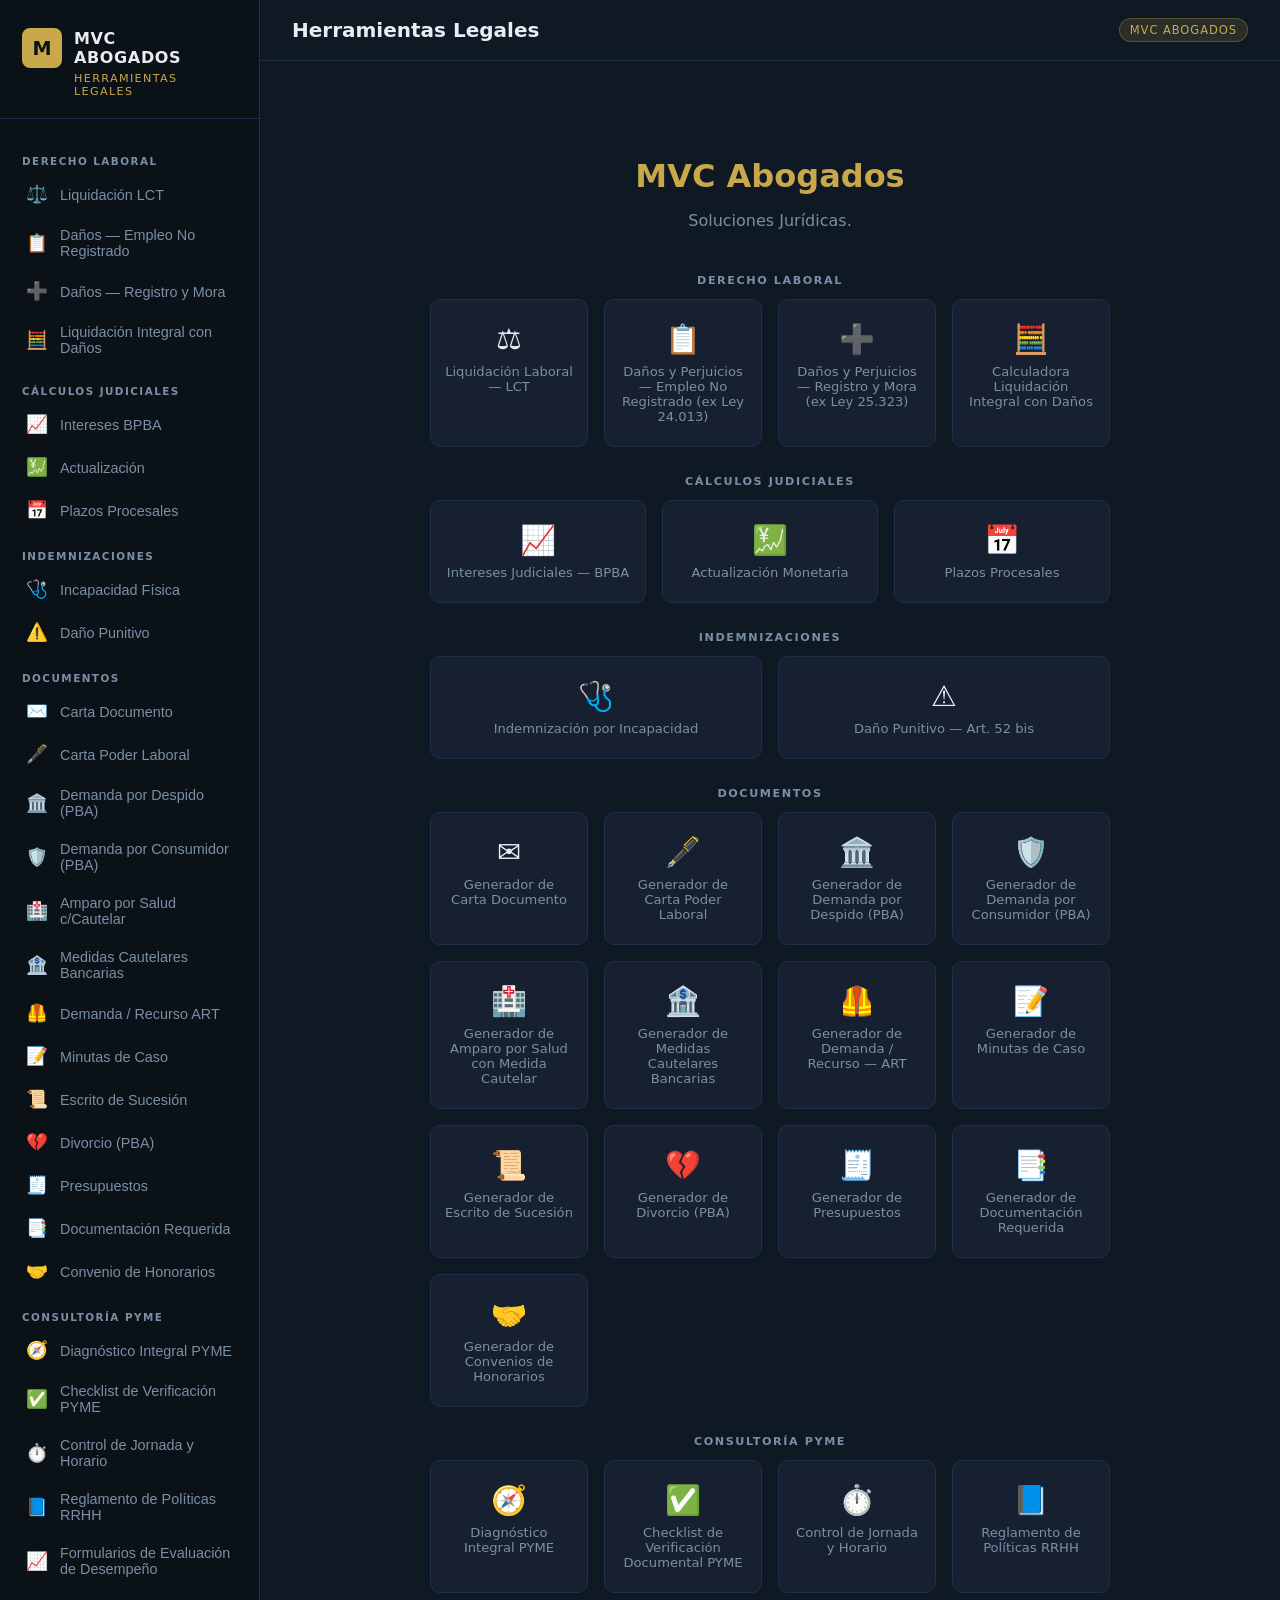
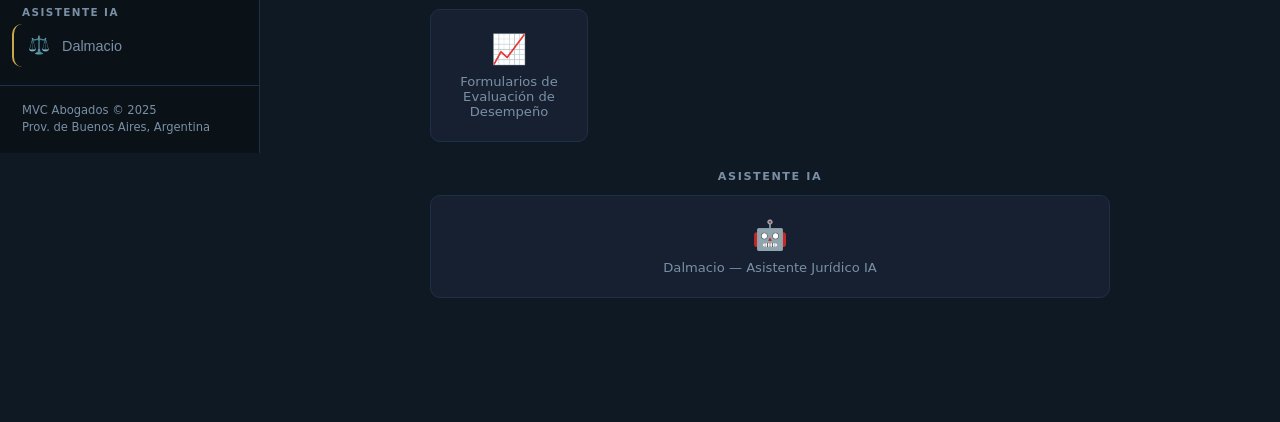
==== commit 6e899b09: "Agregar generador de medidas cautelares bancarias (ciberestafa y retencion de haberes) y sumar ambos" ====
--- a/index.html
+++ b/index.html
@@ -68,6 +68,9 @@
     </button>
     <button class="nav-item" data-tool="amparo-salud">
       <span class="nav-icon">🏥</span> Amparo por Salud c/Cautelar
+    </button>
+    <button class="nav-item" data-tool="medidas-bancarias">
+      <span class="nav-icon">🏦</span> Medidas Cautelares Bancarias
     </button>
     <button class="nav-item" data-tool="demanda-art">
       <span class="nav-icon">🦺</span> Demanda / Recurso ART
@@ -144,6 +147,7 @@
     'demanda-despido': { label: 'Generador de Demanda por Despido (PBA)', load: () => import('./tools/demanda-despido.js').then(m => m.initDemandaDespido) },
     'demanda-consumidor': { label: 'Generador de Demanda por Consumidor (PBA)', load: () => import('./tools/demanda-consumidor.js').then(m => m.initDemandaConsumidor) },
     'amparo-salud':   { label: 'Generador de Amparo por Salud con Medida Cautelar', load: () => import('./tools/amparo-salud.js').then(m => m.initAmparoSalud) },
+    'medidas-bancarias': { label: 'Generador de Medidas Cautelares Bancarias', load: () => import('./tools/medidas-bancarias.js').then(m => m.initMedidasBancarias) },
     'demanda-art':    { label: 'Generador de Demanda / Recurso — ART', load: () => import('./tools/demanda-art.js').then(m => m.initDemandaArt) },
     minutas:          { label: 'Generador de Minutas de Caso',        load: () => import('./tools/minutas.js').then(m => m.initMinutas) },
     'escrito-sucesion': { label: 'Generador de Escrito de Sucesión',  load: () => import('./tools/escrito-sucesion.js').then(m => m.initEscritoSucesion) },
@@ -164,7 +168,7 @@
     intereses:'📈', actualizacion:'💹', plazos:'📅',
     incapacidad:'🩺', 'danio-punitivo':'⚠️', 'carta-documento':'✉️',
     'carta-poder-laboral':'🖋️', 'demanda-despido':'🏛️', 'demanda-consumidor':'🛡️',
-    'amparo-salud':'🏥', 'demanda-art':'🦺', minutas:'📝',
+    'amparo-salud':'🏥', 'medidas-bancarias':'🏦', 'demanda-art':'🦺', minutas:'📝',
     'escrito-sucesion':'📜',
     divorcio:'💔',
     presupuestos:'🧾', documentacion:'📑',
@@ -181,7 +185,7 @@
     'Derecho Laboral':    ['liquidacion','ley24013','ley25323','liquidacion-integral'],
     'Cálculos Judiciales':['intereses','actualizacion','plazos'],
     'Indemnizaciones':    ['incapacidad','danio-punitivo'],
-    'Documentos':         ['carta-documento','carta-poder-laboral','demanda-despido','demanda-consumidor','amparo-salud','demanda-art','minutas','escrito-sucesion','divorcio','presupuestos','documentacion','convenio-honorarios'],
+    'Documentos':         ['carta-documento','carta-poder-laboral','demanda-despido','demanda-consumidor','amparo-salud','medidas-bancarias','demanda-art','minutas','escrito-sucesion','divorcio','presupuestos','documentacion','convenio-honorarios'],
     'Consultoría PYME':   ['diagnostico-pyme','checklist-pyme','control-jornada','politicas-rrhh','formularios-evaluacion'],
     'Asistente IA':       ['dalmacio'],
   };
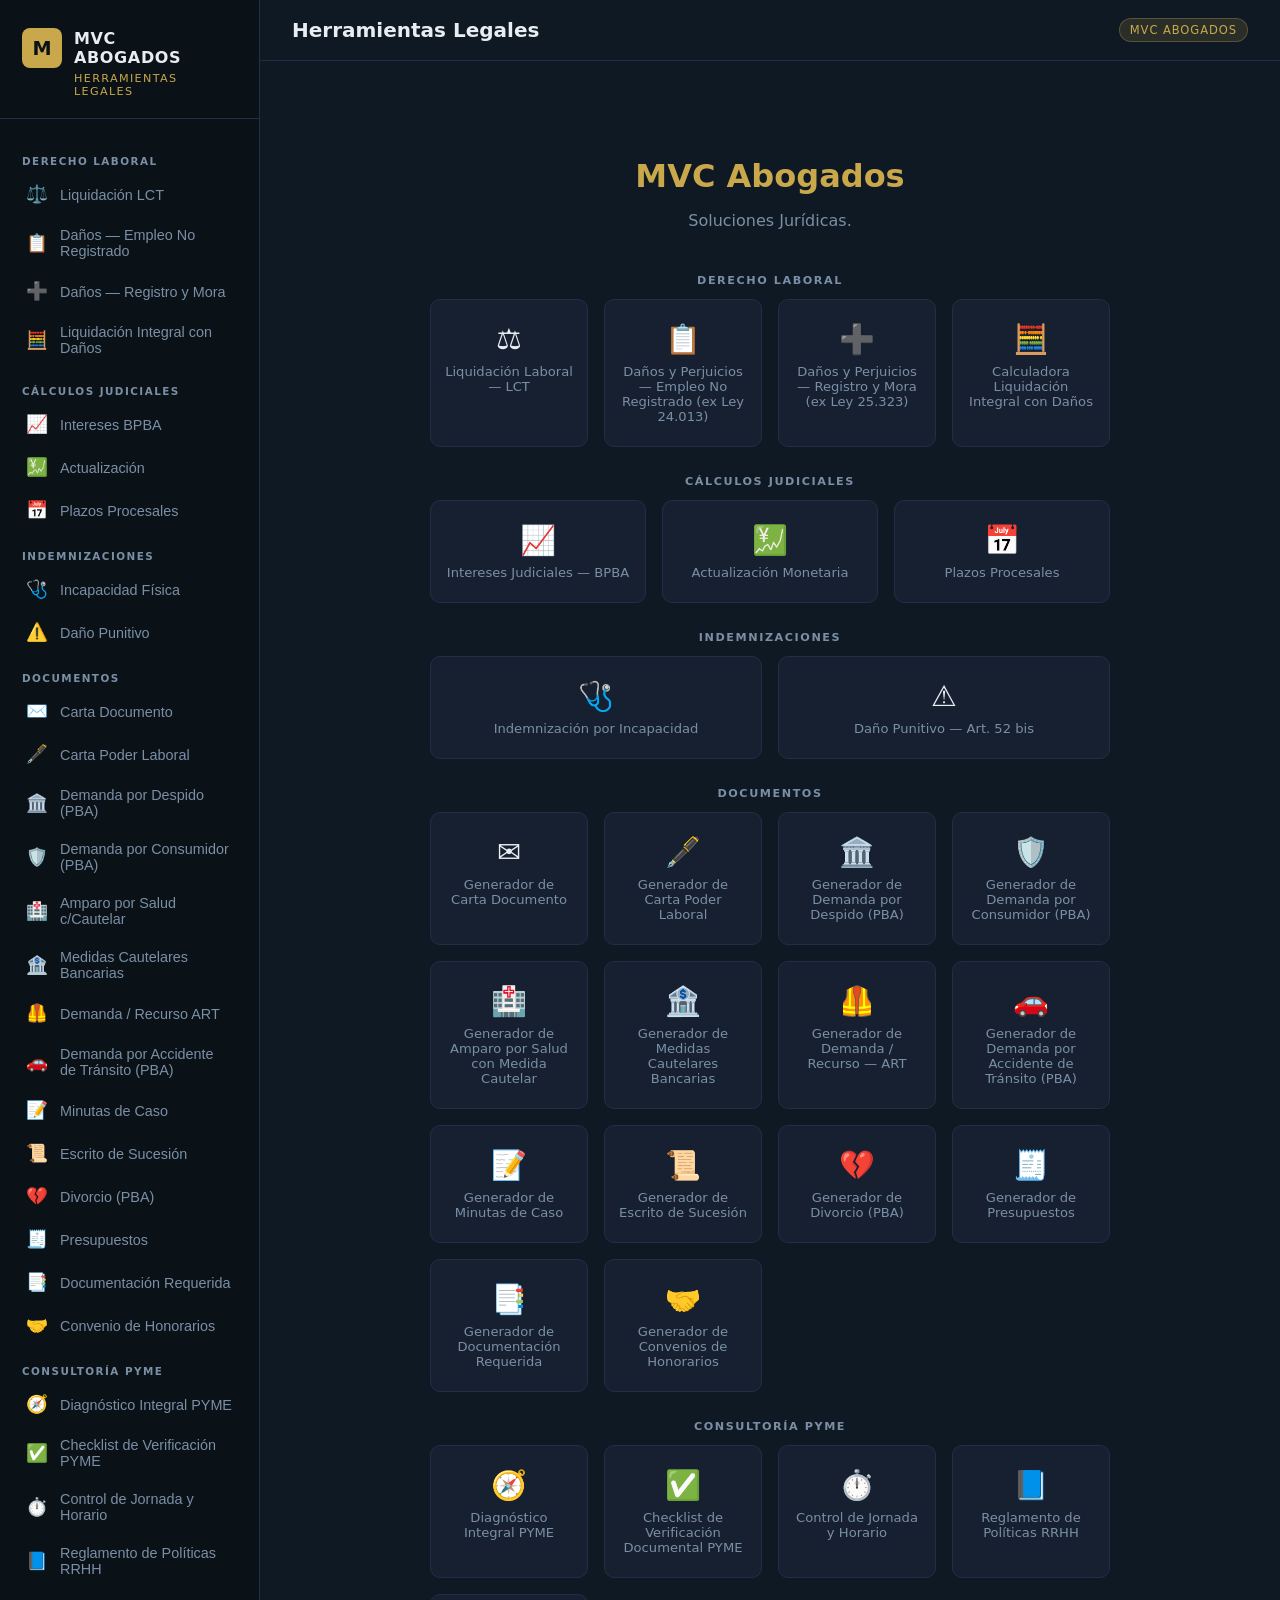
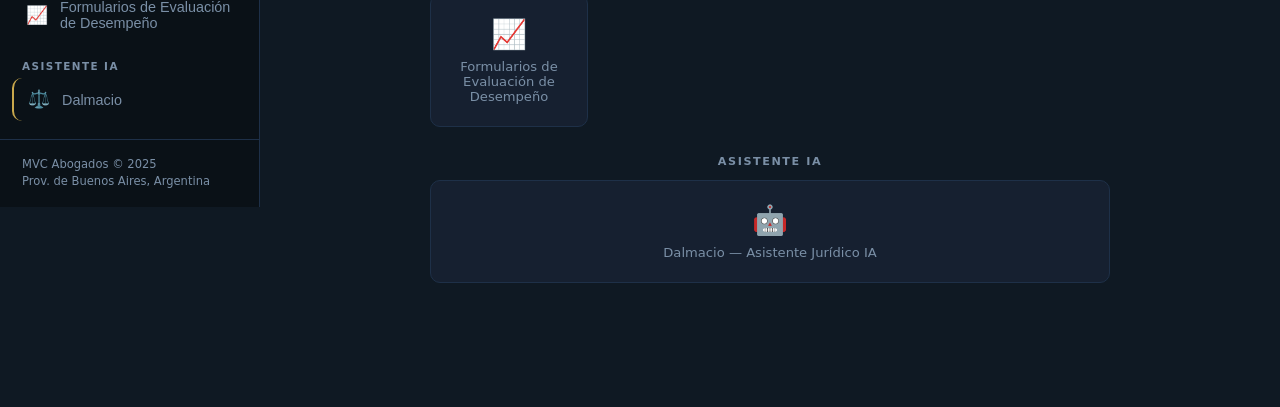
==== commit 7ed35ba8: "Agrega generador de demanda por accidente de transito y completa paridad de minutas con todos los ge" ====
--- a/index.html
+++ b/index.html
@@ -74,6 +74,9 @@
     </button>
     <button class="nav-item" data-tool="demanda-art">
       <span class="nav-icon">🦺</span> Demanda / Recurso ART
+    </button>
+    <button class="nav-item" data-tool="demanda-transito">
+      <span class="nav-icon">🚗</span> Demanda por Accidente de Tránsito (PBA)
     </button>
     <button class="nav-item" data-tool="minutas">
       <span class="nav-icon">📝</span> Minutas de Caso
@@ -149,6 +152,7 @@
     'amparo-salud':   { label: 'Generador de Amparo por Salud con Medida Cautelar', load: () => import('./tools/amparo-salud.js').then(m => m.initAmparoSalud) },
     'medidas-bancarias': { label: 'Generador de Medidas Cautelares Bancarias', load: () => import('./tools/medidas-bancarias.js').then(m => m.initMedidasBancarias) },
     'demanda-art':    { label: 'Generador de Demanda / Recurso — ART', load: () => import('./tools/demanda-art.js').then(m => m.initDemandaArt) },
+    'demanda-transito': { label: 'Generador de Demanda por Accidente de Tránsito (PBA)', load: () => import('./tools/demanda-transito.js').then(m => m.initDemandaTransito) },
     minutas:          { label: 'Generador de Minutas de Caso',        load: () => import('./tools/minutas.js').then(m => m.initMinutas) },
     'escrito-sucesion': { label: 'Generador de Escrito de Sucesión',  load: () => import('./tools/escrito-sucesion.js').then(m => m.initEscritoSucesion) },
     divorcio:         { label: 'Generador de Divorcio (PBA)',        load: () => import('./tools/divorcio.js').then(m => m.initDivorcio) },
@@ -168,7 +172,7 @@
     intereses:'📈', actualizacion:'💹', plazos:'📅',
     incapacidad:'🩺', 'danio-punitivo':'⚠️', 'carta-documento':'✉️',
     'carta-poder-laboral':'🖋️', 'demanda-despido':'🏛️', 'demanda-consumidor':'🛡️',
-    'amparo-salud':'🏥', 'medidas-bancarias':'🏦', 'demanda-art':'🦺', minutas:'📝',
+    'amparo-salud':'🏥', 'medidas-bancarias':'🏦', 'demanda-art':'🦺', 'demanda-transito':'🚗', minutas:'📝',
     'escrito-sucesion':'📜',
     divorcio:'💔',
     presupuestos:'🧾', documentacion:'📑',
@@ -185,7 +189,7 @@
     'Derecho Laboral':    ['liquidacion','ley24013','ley25323','liquidacion-integral'],
     'Cálculos Judiciales':['intereses','actualizacion','plazos'],
     'Indemnizaciones':    ['incapacidad','danio-punitivo'],
-    'Documentos':         ['carta-documento','carta-poder-laboral','demanda-despido','demanda-consumidor','amparo-salud','medidas-bancarias','demanda-art','minutas','escrito-sucesion','divorcio','presupuestos','documentacion','convenio-honorarios'],
+    'Documentos':         ['carta-documento','carta-poder-laboral','demanda-despido','demanda-consumidor','amparo-salud','medidas-bancarias','demanda-art','demanda-transito','minutas','escrito-sucesion','divorcio','presupuestos','documentacion','convenio-honorarios'],
     'Consultoría PYME':   ['diagnostico-pyme','checklist-pyme','control-jornada','politicas-rrhh','formularios-evaluacion'],
     'Asistente IA':       ['dalmacio'],
   };
